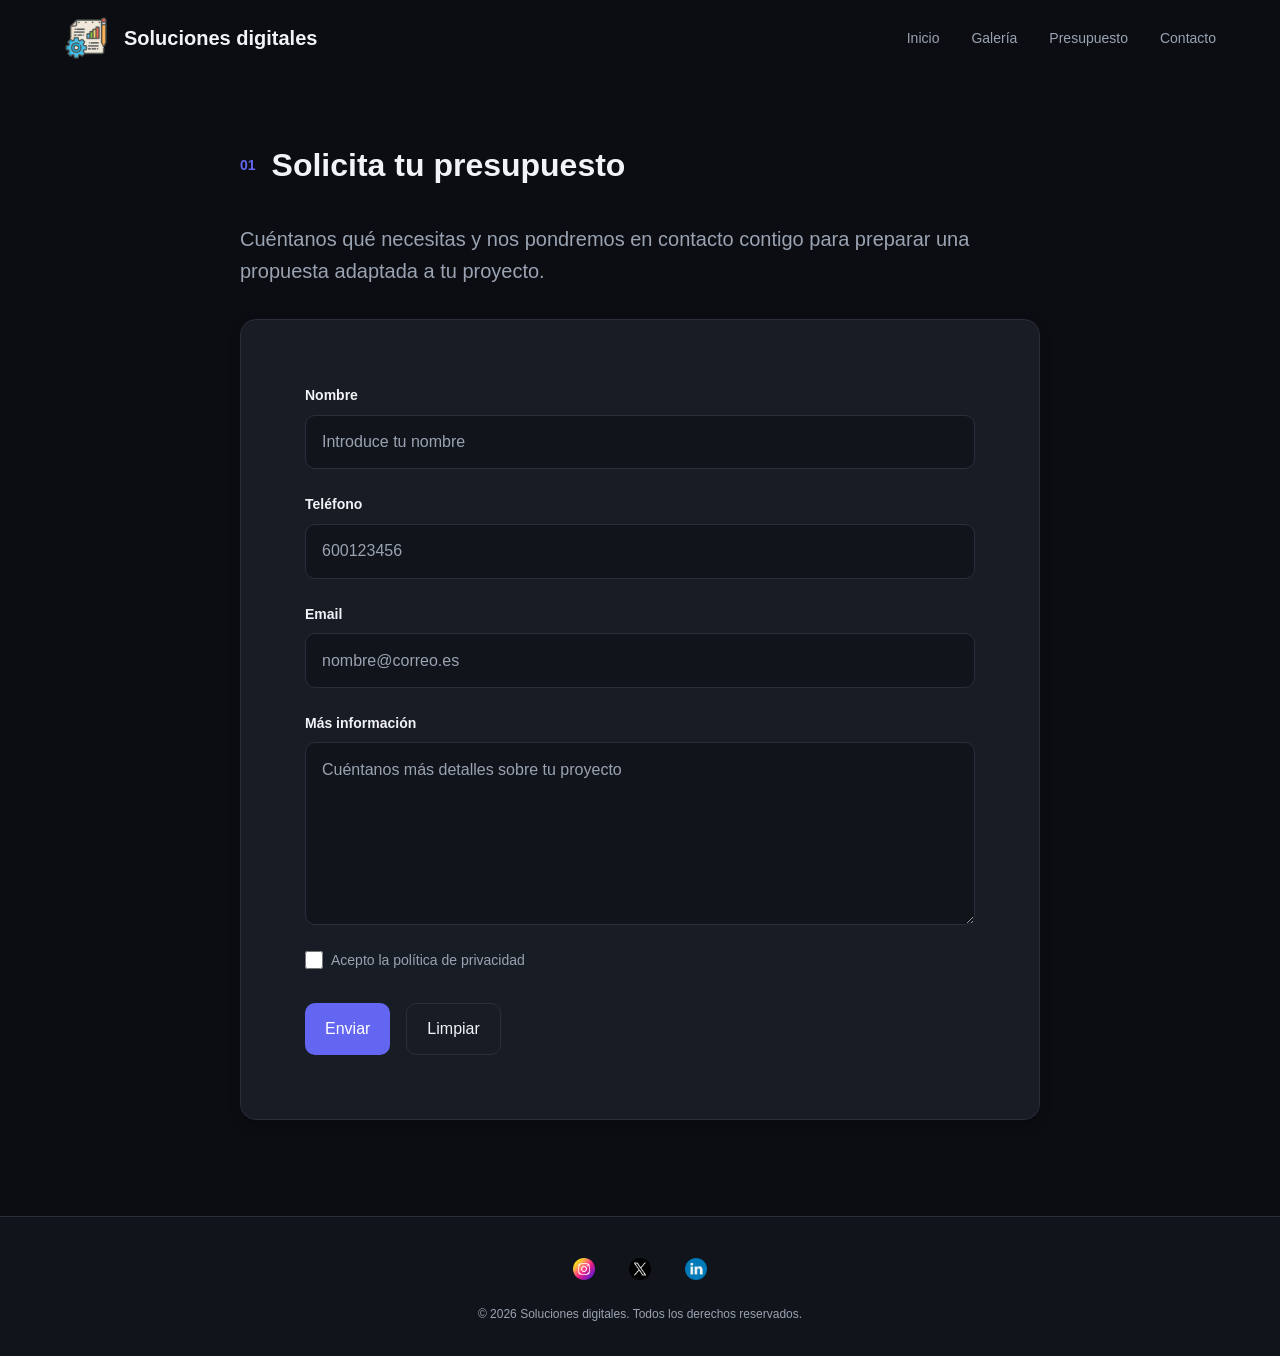
==== views/budget.html @ 170241cf "Ejercicio completo. Falta revisar en produccion y añadir las rutas al readme." ====
<!DOCTYPE html>
<html lang="es">
  <head>
    <meta charset="UTF-8" />
    <meta name="author" content="Roman Gomez" />
    <meta
      name="description"
      content="Esta pagina contiene un trabajo obligatorio fel master Full Stack de Master D"
    />
    <meta name="viewport" content="width=device-width, initial-scale=1.0" />

    <link rel="icon" type="image/png" href="../favicon.png" />
    <link rel="stylesheet" href="../css/styles.css" />

    <title>Soluciones digitales</title>
  </head>

  <body>
    <header>
      <nav class="navbar">
        <div class="navbar-brand">
          <img src="../assets/img/logo.png" alt="Logo de la empresa" />
          <h1>Soluciones digitales</h1>
        </div>

        <ul class="navbar-links">
          <li><a href="../index.html">Inicio</a></li>
          <li><a href="gallery.html">Galería</a></li>
          <li><a href="budget.html">Presupuesto</a></li>
          <li><a href="contact.html">Contacto</a></li>
        </ul>
      </nav>
    </header>
    <main>
      <section class="budget">
        <div class="section-header">
          <span class="section-number">01</span>
          <h2>Solicita tu presupuesto</h2>
        </div>

        <div class="budget-intro">
          <p>
            Cuéntanos qué necesitas y nos pondremos en contacto contigo para
            preparar una propuesta adaptada a tu proyecto.
          </p>
        </div>

        <form class="budget-form" action="#" method="post">
          <div class="form-group">
            <label for="name">Nombre</label>
            <input
              type="text"
              id="name"
              name="name"
              minlength="3"
              maxlength="20"
              pattern="[A-Za-zÁÉÍÓÚáéíóúÜüÑñ]+"
              placeholder="Introduce tu nombre"
              title="El nombre debe contener entre 3 y 20 letras"
              required
            />
          </div>

          <div class="form-group">
            <label for="phone">Teléfono</label>
            <input
              type="tel"
              id="phone"
              name="phone"
              pattern="[0-9]{9}"
              placeholder="600123456"
              title="El teléfono debe contener exactamente 9 dígitos"
              required
            />
          </div>

          <div class="form-group">
            <label for="email">Email</label>
            <input
              type="email"
              id="email"
              name="email"
              placeholder="nombre@correo.es"
              title="Introduce una dirección de correo electrónico válida"
              required
            />
          </div>

          <div class="form-group">
            <label for="information">Más información</label>
            <textarea
              id="information"
              name="information"
              rows="6"
              placeholder="Cuéntanos más detalles sobre tu proyecto"
              title="Puedes añadir cualquier información adicional sobre tu proyecto"
            ></textarea>
          </div>

          <div class="form-checkbox">
            <input type="checkbox" id="privacy" name="privacy" required />
            <label for="privacy"> Acepto la política de privacidad </label>
          </div>

          <div class="form-actions">
            <button type="submit" class="btn-primary">Enviar</button>
            <button type="reset" class="btn-secondary">Limpiar</button>
          </div>
        </form>
      </section>
    </main>
    <footer class="footer">
      <div class="footer-social">
        <a
          href="https://www.instagram.com/"
          target="_blank"
          rel="noopener noreferrer"
        >
          <img src="../assets/img/instagram.png" alt="Instagram" />
        </a>

        <a href="https://x.com/" target="_blank" rel="noopener noreferrer">
          <img src="../assets/img/x.png" alt="X" />
        </a>

        <a
          href="https://www.linkedin.com/"
          target="_blank"
          rel="noopener noreferrer"
        >
          <img src="../assets/img/linkedin.png" alt="LinkedIn" />
        </a>
      </div>

      <p class="footer-copyright">
        © 2026 Soluciones digitales. Todos los derechos reservados.
      </p>
    </footer>
  </body>
</html>
---- css/styles.css ----
:root {

    --color-bg: #0B0D12;
    --color-bg-secondary: #11141B;
    --color-surface: #181C25;
    --color-border: #292E3A;

    --color-text: #F1F3F7;
    --color-text-secondary: #9AA3B2;

    --color-primary: #6366F1;
    --color-accent: #8B5CF6;

    --font-family: Arial, sans-serif;

    --font-size-xs: 0.75rem;
    --font-size-sm: 0.875rem;
    --font-size-md: 1rem;
    --font-size-lg: 1.25rem;
    --font-size-xl: 2rem;
    --font-size-xxl: 3rem;

    --space-xs: 0.25rem;
    --space-sm: 0.5rem;
    --space-md: 1rem;
    --space-lg: 1.5rem;
    --space-xl: 2rem;
    --space-xxl: 4rem;

    --radius-sm: 6px;
    --radius-md: 10px;
    --radius-lg: 16px;
    --radius-xl: 24px;

    --shadow-sm: 0 4px 12px rgba(0, 0, 0, 0.2);
    --shadow-md: 0 8px 24px rgba(0, 0, 0, 0.25);

    --transition-fast: 0.2s ease;
    --transition-normal: 0.3s ease;
}

* {
    margin: 0;
    padding: 0;
    box-sizing: border-box;
}


html {
    scroll-behavior: smooth;
}


body {
    background-color: var(--color-bg);
    color: var(--color-text);
    font-family: var(--font-family);
    font-size: var(--font-size-md);
    line-height: 1.6;
}


a {
    color: inherit;
    text-decoration: none;
}


button {
    font: inherit;
    border: none;
    cursor: pointer;
}


img {
    max-width: 100%;
    display: block;
}

.container {
    width: min(1200px, 90%);
    margin-inline: auto;
}

.card {
    background-color: var(--color-surface);
    border: 1px solid var(--color-border);
    border-radius: var(--radius-lg);
    box-shadow: var(--shadow-sm);
}

.btn-primary {
    display: inline-flex;
    align-items: center;
    justify-content: center;

    padding: 0.75rem 1.25rem;

    background-color: var(--color-primary);
    color: #ffffff;

    border-radius: var(--radius-md);

    transition:
        background-color var(--transition-fast),
        transform var(--transition-fast);
}


.btn-primary:hover {
    background-color: var(--color-accent);
    transform: translateY(-2px);
}

.text-secondary {
    color: var(--color-text-secondary);
}

/*CSS Navbar*/

.navbar {
    width: min(1200px, 90%);
    min-height: 76px;
    margin-inline: auto;
    display: flex;
    align-items: center;
    justify-content: space-between;
    gap: var(--space-xl);
}

.navbar-brand {
    display: flex;
    align-items: center;
    gap: var(--space-md);
}

.navbar-brand img {
    width: 44px;
    height: 44px;
    object-fit: contain;
}

.navbar-brand h1 {
    color: var(--color-text);
    font-size: var(--font-size-lg);
    font-weight: 700;
    line-height: 1;
}

.navbar-links {
    display: flex;
    align-items: center;
    gap: var(--space-xl);
    list-style: none;
}

.navbar-links a {
    position: relative;
    color: var(--color-text-secondary);
    font-size: var(--font-size-sm);
    transition: color var(--transition-fast);
}

.navbar-links a:hover {
    color: var(--color-text);
}

.navbar-links a::after {
    content: "";
    position: absolute;
    left: 0;
    bottom: -8px;
    width: 100%;
    height: 2px;
    background-color: var(--color-primary);
    transform: scaleX(0);
    transform-origin: center;
    transition: transform var(--transition-fast);
}

.navbar-links a:hover::after {
    transform: scaleX(1);
}

@media (max-width: 750px) {
    .navbar {
        padding: var(--space-md) 0;
        flex-direction: column;
        gap: var(--space-lg);
    }

    .navbar-links {
        width: 100%;
        justify-content: center;
        gap: var(--space-lg);
        flex-wrap: wrap;
    }
}

@media (max-width: 500px) {
    .navbar-brand h1 {
        font-size: var(--font-size-md);
    }

    .navbar-brand img {
        width: 38px;
        height: 38px;
    }

    .navbar-links {
        gap: var(--space-md);
    }

    .navbar-links a {
        font-size: var(--font-size-xs);
    }
}

/*CSS Footer*/

.footer {
    width: 100%;
    padding: var(--space-xl) 5%;
    display: flex;
    flex-direction: column;
    align-items: center;
    gap: var(--space-md);
    border-top: 1px solid var(--color-border);
    background-color: var(--color-bg-secondary);
}

.footer-social {
    display: flex;
    align-items: center;
    gap: var(--space-md);
}

.footer-social a {
    width: 40px;
    height: 40px;
    display: flex;
    align-items: center;
    justify-content: center;
    border-radius: var(--radius-md);
    transition: transform var(--transition-fast);
}

.footer-social a:hover {
    transform: translateY(-3px);
}

.footer-social img {
    width: 22px;
    height: 22px;
    object-fit: contain;
}

.footer-copyright {
    color: var(--color-text-secondary);
    font-size: var(--font-size-xs);
    text-align: center;
}

.hero {
    width: min(900px, 90%);
    margin: 6rem auto;
}

.hero-label {
    color: var(--color-primary);
    font-size: var(--font-size-sm);
    font-weight: 600;
    text-transform: uppercase;
    letter-spacing: 0.12em;
}

.hero h2 {
    max-width: 800px;
    margin-top: var(--space-md);
    font-size: clamp(2.5rem, 6vw, 4.5rem);
    line-height: 1.05;
}

.hero p {
    max-width: 650px;
    margin-top: var(--space-lg);
    color: var(--color-text-secondary);
    font-size: var(--font-size-lg);
}

.content-section {
    width: min(1000px, 90%);
    margin: 0 auto 6rem;
}

.section-header {
    display: flex;
    align-items: center;
    gap: var(--space-md);
    margin-bottom: var(--space-xl);
}

.section-number {
    color: var(--color-primary);
    font-size: var(--font-size-sm);
    font-weight: 700;
}

.section-header h2 {
    font-size: var(--font-size-xl);
}

.content-card {
    padding: var(--space-xxl);
    background-color: var(--color-surface);
    border: 1px solid var(--color-border);
    border-radius: var(--radius-lg);
}

.content-card h3 {
    font-size: var(--font-size-lg);
}

.content-card p {
    max-width: 700px;
    margin: var(--space-md) 0 var(--space-lg);
    color: var(--color-text-secondary);
}

.feature-list {
    margin: 0 0 var(--space-xl) 1.25rem;
    color: var(--color-text-secondary);
}

.feature-list li {
    margin-bottom: var(--space-sm);
}

.contact-grid {
    display: grid;
    grid-template-columns: repeat(2, 1fr);
    gap: var(--space-lg);
    margin-bottom: var(--space-xl);
}

.contact-card {
    padding: var(--space-xl);
    background-color: var(--color-surface);
    border: 1px solid var(--color-border);
    border-radius: var(--radius-lg);
}

.contact-card p {
    margin-top: var(--space-sm);
    color: var(--color-text-secondary);
}

.contact-card address {
    font-style: normal;
}

@media (max-width: 700px) {
    .hero {
        margin: 4rem auto;
    }

    .content-card {
        padding: var(--space-xl);
    }

    .contact-grid {
        grid-template-columns: 1fr;
    }
}

/*Css Galeria*/

.gallery {
    width: min(1200px, 90%);
    margin: 4rem auto 6rem;
}

.gallery-grid {
    display: grid;
    grid-template-columns: repeat(auto-fit, minmax(220px, 1fr));
    gap: var(--space-lg);
}

.gallery-grid img {
    width: 100%;
    height: 220px;
    object-fit: cover;
    border: 1px solid var(--color-border);
    border-radius: var(--radius-md);
    transition:
        transform var(--transition-normal),
        border-color var(--transition-normal);
}

.gallery-grid img:hover {
    transform: translateY(-4px);
    border-color: var(--color-primary);
}

@media (max-width: 600px) {
    .gallery {
        width: 92%;
        margin: 3rem auto 4rem;
    }

    .gallery-grid {
        grid-template-columns: repeat(2, minmax(0, 1fr));
        gap: var(--space-md);
    }

    .gallery-grid img {
        height: 180px;
    }
}

@media (max-width: 400px) {
    .gallery-grid {
        grid-template-columns: 1fr;
    }

    .gallery-grid img {
        height: auto;
        aspect-ratio: 4 / 3;
    }
}

/*CSS Formulario*/
.budget {
    width: min(800px, 90%);
    margin: 4rem auto 6rem;
}

.budget-intro {
    margin-bottom: var(--space-xl);
}

.budget-intro p {
    color: var(--color-text-secondary);
    font-size: var(--font-size-lg);
}

.budget-form {
    padding: var(--space-xxl);
    background-color: var(--color-surface);
    border: 1px solid var(--color-border);
    border-radius: var(--radius-lg);
    box-shadow: var(--shadow-sm);
}

.form-group {
    display: flex;
    flex-direction: column;
    gap: var(--space-sm);
    margin-bottom: var(--space-lg);
}

.form-group label {
    color: var(--color-text);
    font-size: var(--font-size-sm);
    font-weight: 600;
}

.form-group input,
.form-group textarea {
    width: 100%;
    padding: 0.85rem 1rem;
    background-color: var(--color-bg-secondary);
    color: var(--color-text);
    border: 1px solid var(--color-border);
    border-radius: var(--radius-md);
    font: inherit;
    transition:
        border-color var(--transition-fast),
        box-shadow var(--transition-fast);
}

.form-group input::placeholder,
.form-group textarea::placeholder {
    color: var(--color-text-secondary);
}

.form-group input:focus,
.form-group textarea:focus {
    outline: none;
    border-color: var(--color-primary);
    box-shadow: 0 0 0 3px rgba(99, 102, 241, 0.15);
}

.form-group textarea {
    min-height: 150px;
    resize: vertical;
}

.form-checkbox {
    display: flex;
    align-items: center;
    gap: var(--space-sm);
    margin-bottom: var(--space-xl);
}

.form-checkbox input {
    width: 18px;
    height: 18px;
    accent-color: var(--color-primary);
    cursor: pointer;
}

.form-checkbox label {
    color: var(--color-text-secondary);
    font-size: var(--font-size-sm);
    cursor: pointer;
}

.form-actions {
    display: flex;
    gap: var(--space-md);
}

.btn-secondary {
    display: inline-flex;
    align-items: center;
    justify-content: center;
    padding: 0.75rem 1.25rem;
    background-color: transparent;
    color: var(--color-text);
    border: 1px solid var(--color-border);
    border-radius: var(--radius-md);
    transition:
        background-color var(--transition-fast),
        border-color var(--transition-fast),
        transform var(--transition-fast);
}

.btn-secondary:hover {
    background-color: var(--color-bg-secondary);
    border-color: var(--color-primary);
    transform: translateY(-2px);
}

@media (max-width: 600px) {
    .budget-form {
        padding: var(--space-xl);
    }

    .form-actions {
        flex-direction: column;
    }

    .form-actions button {
        width: 100%;
    }
}

/*CSS Contacto*/
.contact {
    width: min(1200px, 90%);
    margin: 4rem auto 6rem;
}

.contact-content {
    display: grid;
    grid-template-columns: 1fr 1.5fr;
    gap: var(--space-xl);
    align-items: stretch;
}

.contact-info,
.contact-map {
    background-color: var(--color-surface);
    border: 1px solid var(--color-border);
    border-radius: var(--radius-lg);
    box-shadow: var(--shadow-sm);
}

.contact-info {
    padding: var(--space-xxl);
}

.contact-info h3 {
    margin-bottom: var(--space-lg);
    font-size: var(--font-size-xl);
}

.contact-info address {
    font-style: normal;
    color: var(--color-text-secondary);
}

.contact-info address p {
    margin-bottom: var(--space-sm);
}

.contact-description {
    margin-top: var(--space-xl);
    color: var(--color-text-secondary);
}

.contact-map {
    overflow: hidden;
}

.contact-map img {
    width: 100%;
    height: 100%;
    min-height: 400px;
    object-fit: cover;
}

@media (max-width: 800px) {
    .contact-content {
        grid-template-columns: 1fr;
    }

    .contact-info {
        padding: var(--space-xl);
    }

    .contact-map img {
        height: 350px;
        min-height: 0;
    }
}
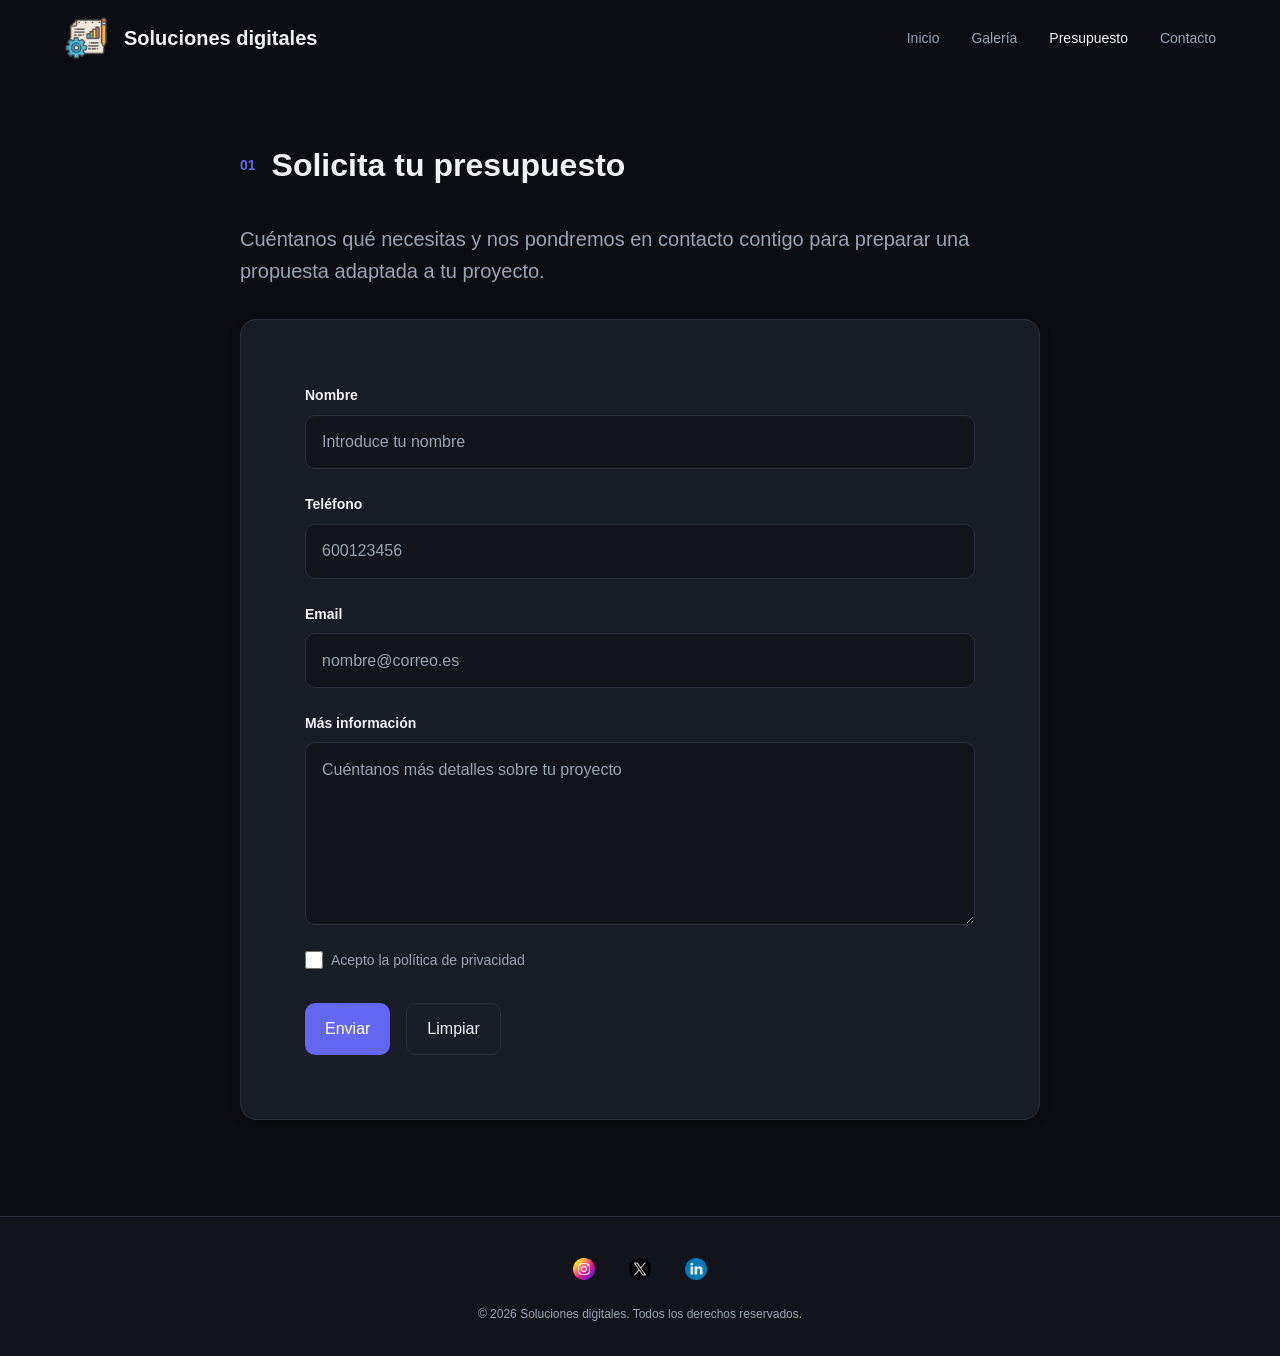
==== commit f4e2a8d4: "Cambios en el posicionamiento del footer (ahora fijado abajo de la pagina). Cambios en la barra de n" ====
--- a/views/budget.html
+++ b/views/budget.html
@@ -1,16 +1,16 @@
 <!DOCTYPE html>
 <html lang="es">
   <head>
-    <meta charset="UTF-8" />
-    <meta name="author" content="Roman Gomez" />
+    <meta charset="UTF-8" >
+    <meta name="author" content="Roman Gomez" >
     <meta
       name="description"
       content="Esta pagina contiene un trabajo obligatorio fel master Full Stack de Master D"
-    />
-    <meta name="viewport" content="width=device-width, initial-scale=1.0" />
+    >
+    <meta name="viewport" content="width=device-width, initial-scale=1.0" >
 
-    <link rel="icon" type="image/png" href="../favicon.png" />
-    <link rel="stylesheet" href="../css/styles.css" />
+    <link rel="icon" type="image/png" href="../favicon.png" >
+    <link rel="stylesheet" href="../css/styles.css" >
 
     <title>Soluciones digitales</title>
   </head>
@@ -19,14 +19,14 @@
     <header>
       <nav class="navbar">
         <div class="navbar-brand">
-          <img src="../assets/img/logo.png" alt="Logo de la empresa" />
+          <img src="../assets/img/logo.png" alt="Logo de la empresa" >
           <h1>Soluciones digitales</h1>
         </div>
 
         <ul class="navbar-links">
           <li><a href="../index.html">Inicio</a></li>
           <li><a href="gallery.html">Galería</a></li>
-          <li><a href="budget.html">Presupuesto</a></li>
+          <li><a class="active" href="budget.html">Presupuesto</a></li>
           <li><a href="contact.html">Contacto</a></li>
         </ul>
       </nav>
@@ -116,11 +116,11 @@
           target="_blank"
           rel="noopener noreferrer"
         >
-          <img src="../assets/img/instagram.png" alt="Instagram" />
+          <img src="../assets/img/instagram.png" alt="Instagram" >
         </a>
 
         <a href="https://x.com/" target="_blank" rel="noopener noreferrer">
-          <img src="../assets/img/x.png" alt="X" />
+          <img src="../assets/img/x.png" alt="X" >
         </a>
 
         <a
@@ -128,7 +128,7 @@
           target="_blank"
           rel="noopener noreferrer"
         >
-          <img src="../assets/img/linkedin.png" alt="LinkedIn" />
+          <img src="../assets/img/linkedin.png" alt="LinkedIn" >
         </a>
       </div>
 
--- a/css/styles.css
+++ b/css/styles.css
@@ -45,11 +45,10 @@
     box-sizing: border-box;
 }
 
-
 html {
     scroll-behavior: smooth;
-}
-
+    min-height: 100%;
+}
 
 body {
     background-color: var(--color-bg);
@@ -57,6 +56,13 @@
     font-family: var(--font-family);
     font-size: var(--font-size-md);
     line-height: 1.6;
+    min-height: 100vh;
+    display: flex;
+    flex-direction: column;
+}
+
+main {
+    flex: 1 0 auto;
 }
 
 
@@ -162,11 +168,13 @@
     transition: color var(--transition-fast);
 }
 
-.navbar-links a:hover {
+.navbar-links a:hover,
+.navbar-links a.active {
     color: var(--color-text);
 }
 
-.navbar-links a::after {
+.navbar-links a::after
+.navbar-links a.active {
     content: "";
     position: absolute;
     left: 0;
@@ -179,7 +187,8 @@
     transition: transform var(--transition-fast);
 }
 
-.navbar-links a:hover::after {
+.navbar-links a:hover::after,
+.navbar-links a.active::after {
     transform: scaleX(1);
 }
 
@@ -221,6 +230,7 @@
 
 .footer {
     width: 100%;
+    flex-shrink: 0;
     padding: var(--space-xl) 5%;
     display: flex;
     flex-direction: column;
@@ -377,19 +387,20 @@
 /*Css Galeria*/
 
 .gallery {
-    width: min(1200px, 90%);
+    width: min(1400px, 90%);
     margin: 4rem auto 6rem;
 }
 
 .gallery-grid {
     display: grid;
-    grid-template-columns: repeat(auto-fit, minmax(220px, 1fr));
+    grid-template-columns: repeat(4, minmax(240px, 1fr));
     gap: var(--space-lg);
 }
 
 .gallery-grid img {
     width: 100%;
-    height: 220px;
+    height: auto;
+    aspect-ratio: 4 / 3;
     object-fit: cover;
     border: 1px solid var(--color-border);
     border-radius: var(--radius-md);
@@ -403,6 +414,12 @@
     border-color: var(--color-primary);
 }
 
+@media (max-width: 1100px) {
+    .gallery-grid {
+        grid-template-columns: repeat(2, minmax(240px, 1fr));
+    }
+}
+
 @media (max-width: 600px) {
     .gallery {
         width: 92%;
@@ -413,20 +430,11 @@
         grid-template-columns: repeat(2, minmax(0, 1fr));
         gap: var(--space-md);
     }
-
-    .gallery-grid img {
-        height: 180px;
-    }
 }
 
 @media (max-width: 400px) {
     .gallery-grid {
         grid-template-columns: 1fr;
-    }
-
-    .gallery-grid img {
-        height: auto;
-        aspect-ratio: 4 / 3;
     }
 }
 
